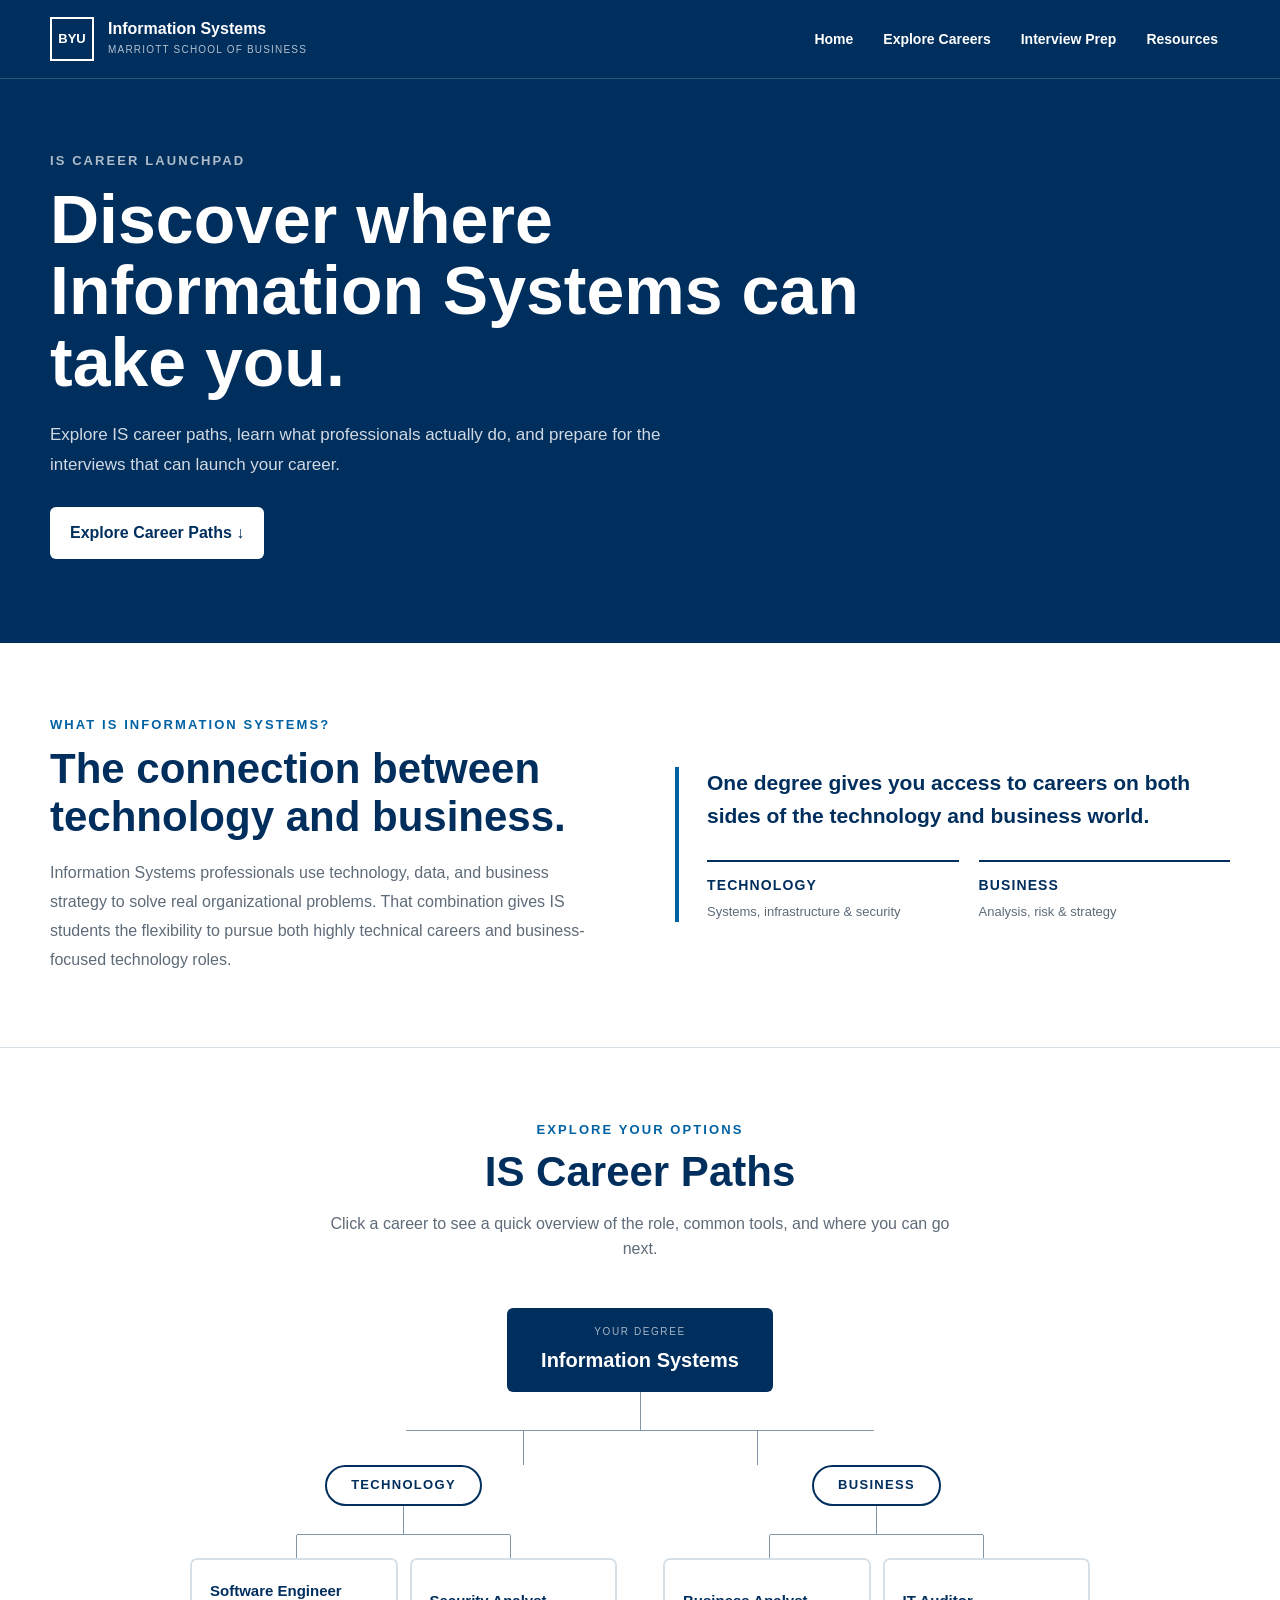
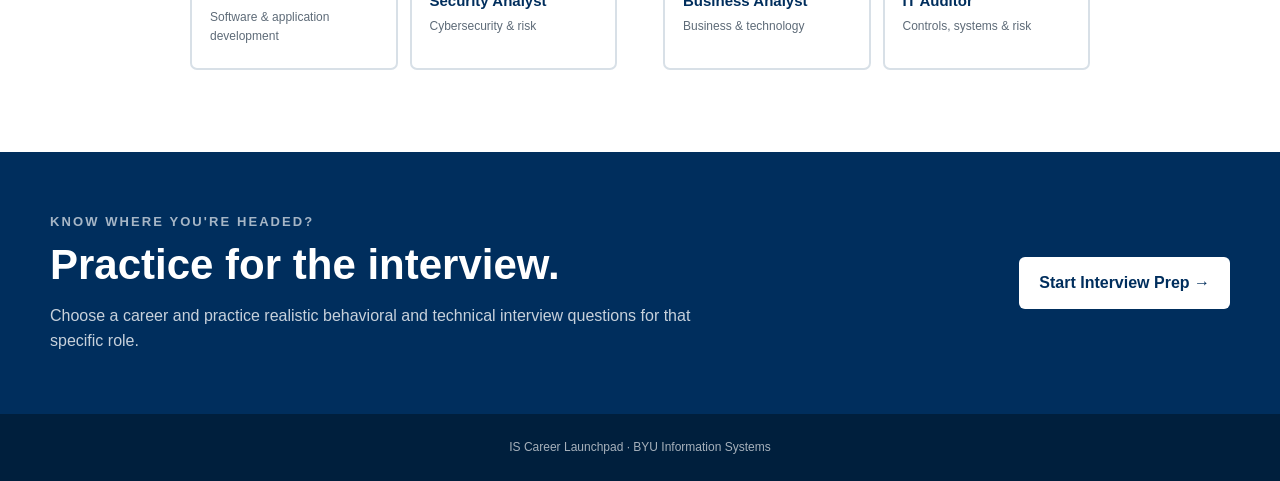
==== index.html @ 84eba192 "js and html update" ====
<!DOCTYPE html>
<html lang="en">
<head>
  <meta charset="UTF-8" />
  <meta name="viewport" content="width=device-width, initial-scale=1.0" />
  <title>IS Career Launchpad</title>
  <link rel="stylesheet" href="styles.css" />
</head>

<body>
  <header>
    <nav class="navbar">
      <div class="container nav-inner">
        <a href="#" class="brand">
          <div class="brand-mark">BYU</div>
          <div>
            <div class="brand-title">Information Systems</div>
            <div class="brand-subtitle">Marriott School of Business</div>
          </div>
        </a>

        <div class="nav-links">
          <a href="#">Home</a>
          <a href="#careers">Explore Careers</a>
          <a href="#interview">Interview Prep</a>
          <a href="#">Resources</a>
        </div>
      </div>
    </nav>

    <section class="hero">
      <div class="container">
        <div class="eyebrow">IS Career Launchpad</div>
        <h1>Discover where Information Systems can take you.</h1>
        <p>
          Explore IS career paths, learn what professionals actually do,
          and prepare for the interviews that can launch your career.
        </p>
        <a href="#careers" class="primary-button">Explore Career Paths ↓</a>
      </div>
    </section>
  </header>

  <main>
    <section class="intro">
      <div class="container intro-grid">
        <div>
          <div class="eyebrow">What is Information Systems?</div>
          <h2>The connection between technology and business.</h2>
          <p>
            Information Systems professionals use technology, data, and business
            strategy to solve real organizational problems. That combination gives
            IS students the flexibility to pursue both highly technical careers and
            business-focused technology roles.
          </p>
        </div>

        <div class="intro-callout">
          <p>
            One degree gives you access to careers on both sides of the technology
            and business world.
          </p>

          <div class="side-types">
            <div class="side-type">
              <strong>TECHNOLOGY</strong>
              <span>Systems, infrastructure & security</span>
            </div>

            <div class="side-type">
              <strong>BUSINESS</strong>
              <span>Analysis, risk & strategy</span>
            </div>
          </div>
        </div>
      </div>
    </section>

    <section class="career-section" id="careers">
      <div class="container">
        <div class="section-heading">
          <div class="eyebrow">Explore your options</div>
          <h2>IS Career Paths</h2>
          <p>
            Click a career to see a quick overview of the role, common tools,
            and where you can go next.
          </p>
        </div>

        <div class="career-map">
          <div class="degree-box">
            <small>Your Degree</small>
            <strong>Information Systems</strong>
          </div>

          <div class="tree-stem"></div>
          <div class="tree-branch"></div>

          <div class="category-grid">
            <div class="category-drop"></div>
            <div class="category-drop"></div>
          </div>

          <div class="career-columns">

            <!-- TECHNOLOGY -->
            <div class="career-column">
              <div class="category-title">Technology</div>
              <div class="category-line"></div>
              <div class="category-split"></div>

              <div class="card-drops">
                <div class="card-drop"></div>
                <div class="card-drop"></div>
              </div>

              <div class="career-cards">
                <button
                  class="career-card"
                  data-career="Software Engineer"
                  data-summary="Design, develop, test, and maintain software applications and systems that solve organizational problems."
                  data-tools="Python · JavaScript · Git · SQL"
                >
                  <strong>Software Engineer</strong>
                  <span>Software & application development</span>
                </button>

                <button
                  class="career-card"
                  data-career="Security Analyst"
                  data-summary="Protect systems, networks, and organizational data by monitoring threats, identifying vulnerabilities, and helping reduce cybersecurity risk."
                  data-tools="Security · Networks · Risk · SIEM"
                >
                  <strong>Security Analyst</strong>
                  <span>Cybersecurity & risk</span>
                </button>
              </div>
            </div>

            <!-- BUSINESS -->
            <div class="career-column">
              <div class="category-title">Business</div>
              <div class="category-line"></div>
              <div class="category-split"></div>

              <div class="card-drops">
                <div class="card-drop"></div>
                <div class="card-drop"></div>
              </div>

              <div class="career-cards">
                <button
                  class="career-card"
                  data-career="Business Analyst"
                  data-summary="Connect business needs with technology solutions by gathering requirements, analyzing processes, and helping teams make better system decisions."
                  data-tools="SQL · Requirements · Process Mapping · Excel"
                >
                  <strong>Business Analyst</strong>
                  <span>Business & technology</span>
                </button>

                <button
                  class="career-card"
                  data-career="IT Auditor"
                  data-summary="Evaluate technology systems, controls, and processes to identify risks, improve compliance, and help organizations protect critical information."
                  data-tools="IT Controls · Risk · Compliance · Audit"
                >
                  <strong>IT Auditor</strong>
                  <span>Controls, systems & risk</span>
                </button>
              </div>
            </div>

          </div>

          <div class="career-preview" id="careerPreview" aria-live="polite">
            <div class="preview-label">Career Preview</div>
            <h3 id="previewTitle"></h3>
            <p id="previewSummary"></p>
            <div class="preview-tools" id="previewTools"></div>
            <a href="#" class="preview-link" id="previewLink">Explore Career →</a>
          </div>
        </div>
      </div>
    </section>

    <section class="interview-cta" id="interview">
      <div class="container cta-inner">
        <div>
          <div class="eyebrow">Know where you're headed?</div>
          <h2>Practice for the interview.</h2>
          <p>
            Choose a career and practice realistic behavioral and technical
            interview questions for that specific role.
          </p>
        </div>

        <button class="cta-button">Start Interview Prep →</button>
      </div>
    </section>
  </main>

  <footer>
    IS Career Launchpad · BYU Information Systems
  </footer>
  <script src="script.js"></script>
</body>
</html>
---- styles.css ----
:root {
      --navy: #002E5D;
      --blue: #0062A3;
      --white: #FFFFFF;
      --text: #243746;
      --muted: #5E6B78;
      --border: #D8E0E7;
      --soft: #F5F8FA;
      --max-width: 1180px;
    }

    * {
      box-sizing: border-box;
      margin: 0;
      padding: 0;
    }

    html {
      scroll-behavior: smooth;
    }

    body {
      font-family: Arial, Helvetica, sans-serif;
      color: var(--text);
      background: var(--white);
      line-height: 1.6;
    }

    button,
    a {
      font: inherit;
    }

    a {
      color: inherit;
      text-decoration: none;
    }

    button {
      cursor: pointer;
    }

    .container {
      width: min(var(--max-width), calc(100% - 40px));
      margin: 0 auto;
    }

    /* NAV */
    .navbar {
      background: var(--navy);
      color: var(--white);
      border-bottom: 1px solid rgba(255, 255, 255, 0.18);
    }

    .nav-inner {
      min-height: 78px;
      display: flex;
      align-items: center;
      justify-content: space-between;
      gap: 24px;
    }

    .brand {
      display: flex;
      align-items: center;
      gap: 14px;
    }

    .brand-mark {
      width: 44px;
      height: 44px;
      display: grid;
      place-items: center;
      border: 2px solid white;
      font-size: 13px;
      font-weight: 800;
    }

    .brand-title {
      font-weight: 700;
      line-height: 1.15;
    }

    .brand-subtitle {
      margin-top: 4px;
      font-size: 10px;
      letter-spacing: 0.12em;
      text-transform: uppercase;
      opacity: 0.7;
    }

    .nav-links {
      display: flex;
      align-items: center;
      gap: 6px;
      flex-wrap: wrap;
    }

    .nav-links a {
      padding: 10px 12px;
      border-radius: 5px;
      font-size: 14px;
      font-weight: 600;
      transition: background 0.2s ease;
    }

    .nav-links a:hover {
      background: rgba(255,255,255,0.1);
    }

    /* HERO */
    .hero {
      background: var(--navy);
      color: white;
      padding: 72px 0 84px;
    }

    .eyebrow {
      font-size: 13px;
      font-weight: 700;
      letter-spacing: 0.16em;
      text-transform: uppercase;
      color: var(--blue);
    }

    .hero .eyebrow {
      color: rgba(255,255,255,0.68);
    }

    .hero h1 {
      max-width: 820px;
      margin-top: 12px;
      font-size: clamp(42px, 6vw, 68px);
      line-height: 1.05;
      color: white;
    }

    .hero p {
      max-width: 690px;
      margin-top: 22px;
      font-size: 17px;
      line-height: 1.75;
      color: rgba(255,255,255,0.82);
    }

    .primary-button {
      display: inline-block;
      margin-top: 28px;
      padding: 13px 20px;
      background: white;
      color: var(--navy);
      border: none;
      border-radius: 6px;
      font-weight: 700;
    }

    /* WHAT IS IS */
    .intro {
      padding: 72px 0;
    }

    .intro-grid {
      display: grid;
      grid-template-columns: 1fr 1fr;
      gap: 70px;
      align-items: center;
    }

    .intro h2,
    .career-section h2,
    .interview-cta h2 {
      color: var(--navy);
      font-size: clamp(30px, 4vw, 42px);
      line-height: 1.15;
    }

    .intro h2 {
      margin-top: 9px;
    }

    .intro p {
      margin-top: 18px;
      color: var(--muted);
      line-height: 1.8;
    }

    .intro-callout {
      border-left: 4px solid var(--blue);
      padding-left: 28px;
    }

    .intro-callout > p {
      margin-top: 0;
      font-size: 21px;
      font-weight: 700;
      color: var(--navy);
      line-height: 1.55;
    }

    .side-types {
      display: grid;
      grid-template-columns: 1fr 1fr;
      gap: 20px;
      margin-top: 28px;
    }

    .side-type {
      border-top: 2px solid var(--navy);
      padding-top: 12px;
    }

    .side-type strong {
      display: block;
      color: var(--navy);
      font-size: 14px;
      letter-spacing: 0.08em;
    }

    .side-type span {
      display: block;
      margin-top: 5px;
      color: var(--muted);
      font-size: 13px;
    }

    /* CAREERS */
    .career-section {
      border-top: 1px solid var(--border);
      padding: 72px 0 82px;
    }

    .section-heading {
      text-align: center;
    }

    .section-heading h2 {
      margin-top: 8px;
    }

    .section-heading p {
      max-width: 620px;
      margin: 14px auto 0;
      color: var(--muted);
    }

    .career-map {
      max-width: 900px;
      margin: 46px auto 0;
    }

    .degree-box {
      width: fit-content;
      margin: 0 auto;
      padding: 16px 34px;
      border-radius: 6px;
      background: var(--navy);
      color: white;
      text-align: center;
    }

    .degree-box small {
      display: block;
      font-size: 10px;
      letter-spacing: 0.16em;
      text-transform: uppercase;
      opacity: 0.65;
    }

    .degree-box strong {
      display: block;
      margin-top: 4px;
      font-size: 20px;
    }

    .tree-stem {
      width: 1px;
      height: 38px;
      margin: 0 auto;
      background: #8497A8;
    }

    .tree-branch {
      width: 52%;
      height: 1px;
      margin: 0 auto;
      background: #8497A8;
    }

    .category-grid {
      width: 52%;
      margin: 0 auto;
      display: grid;
      grid-template-columns: 1fr 1fr;
    }

    .category-drop {
      width: 1px;
      height: 34px;
      margin: 0 auto;
      background: #8497A8;
    }

    .career-columns {
      display: grid;
      grid-template-columns: 1fr 1fr;
      gap: 46px;
    }

    .category-title {
      width: fit-content;
      margin: 0 auto;
      padding: 8px 24px;
      border: 2px solid var(--navy);
      border-radius: 999px;
      color: var(--navy);
      background: white;
      font-size: 13px;
      font-weight: 700;
      letter-spacing: 0.1em;
      text-transform: uppercase;
    }

    .category-line {
      width: 1px;
      height: 28px;
      margin: 0 auto;
      background: #8497A8;
    }

    .category-split {
      width: 50%;
      height: 1px;
      margin: 0 auto;
      background: #8497A8;
    }

    .card-drops {
      display: grid;
      grid-template-columns: 1fr 1fr;
    }

    .card-drop {
      width: 1px;
      height: 23px;
      margin: 0 auto;
      background: #8497A8;
    }

    .career-cards {
      display: grid;
      grid-template-columns: 1fr 1fr;
      gap: 12px;
    }

    .career-card {
      min-height: 112px;
      padding: 18px;
      background: white;
      border: 2px solid var(--border);
      border-radius: 7px;
      text-align: left;
      transition: border-color .2s ease, transform .2s ease, box-shadow .2s ease;
    }

    .career-card:hover,
    .career-card.active {
      border-color: var(--blue);
      transform: translateY(-2px);
      box-shadow: 0 8px 20px rgba(0,46,93,0.10);
    }

    .career-card strong {
      display: block;
      color: var(--navy);
      font-size: 15px;
      line-height: 1.3;
    }

    .career-card span {
      display: block;
      margin-top: 7px;
      color: var(--muted);
      font-size: 12px;
    }

    /* CAREER PREVIEW */
    .career-preview {
      max-width: 720px;
      margin: 34px auto 0;
      padding: 28px;
      border-radius: 8px;
      background: var(--navy);
      color: white;
      display: none;
      animation: fadeIn .2s ease;
    }

    .career-preview.visible {
      display: block;
    }

    @keyframes fadeIn {
      from {
        opacity: 0;
        transform: translateY(8px);
      }
      to {
        opacity: 1;
        transform: translateY(0);
      }
    }

    .career-preview .preview-label {
      font-size: 11px;
      font-weight: 700;
      letter-spacing: 0.15em;
      text-transform: uppercase;
      color: rgba(255,255,255,0.6);
    }

    .career-preview h3 {
      margin-top: 5px;
      font-size: 28px;
      color: white;
    }

    .career-preview p {
      margin-top: 12px;
      color: rgba(255,255,255,0.8);
    }

    .preview-tools {
      margin-top: 14px;
      font-weight: 700;
      color: white;
    }

    .preview-link {
      display: inline-block;
      margin-top: 22px;
      padding: 11px 16px;
      border-radius: 5px;
      background: white;
      color: var(--navy);
      font-weight: 700;
    }

    /* INTERVIEW CTA */
    .interview-cta {
      background: var(--navy);
      color: white;
      padding: 60px 0;
    }

    .cta-inner {
      display: flex;
      justify-content: space-between;
      align-items: center;
      gap: 40px;
    }

    .interview-cta .eyebrow {
      color: rgba(255,255,255,0.65);
    }

    .interview-cta h2 {
      margin-top: 8px;
      color: white;
    }

    .interview-cta p {
      max-width: 650px;
      margin-top: 14px;
      color: rgba(255,255,255,0.78);
    }

    .cta-button {
      flex-shrink: 0;
      padding: 13px 20px;
      border: none;
      border-radius: 6px;
      background: white;
      color: var(--navy);
      font-weight: 700;
    }

    footer {
      padding: 24px 0;
      background: #001F3D;
      color: rgba(255,255,255,0.65);
      text-align: center;
      font-size: 12px;
    }

    @media (max-width: 820px) {
      .nav-inner,
      .cta-inner {
        align-items: flex-start;
        flex-direction: column;
      }

      .intro-grid,
      .career-columns {
        grid-template-columns: 1fr;
      }

      .tree-branch,
      .category-grid {
        display: none;
      }

      .career-columns {
        margin-top: 30px;
      }

      .category-line,
      .category-split,
      .card-drops {
        display: none;
      }

      .career-cards {
        margin-top: 16px;
      }

      .hero {
        padding-top: 52px;
      }
    }

    @media (max-width: 520px) {
      .career-cards,
      .side-types {
        grid-template-columns: 1fr;
      }

      .nav-links {
        gap: 2px;
      }

      .nav-links a {
        padding: 8px 7px;
        font-size: 12px;
      }
    }
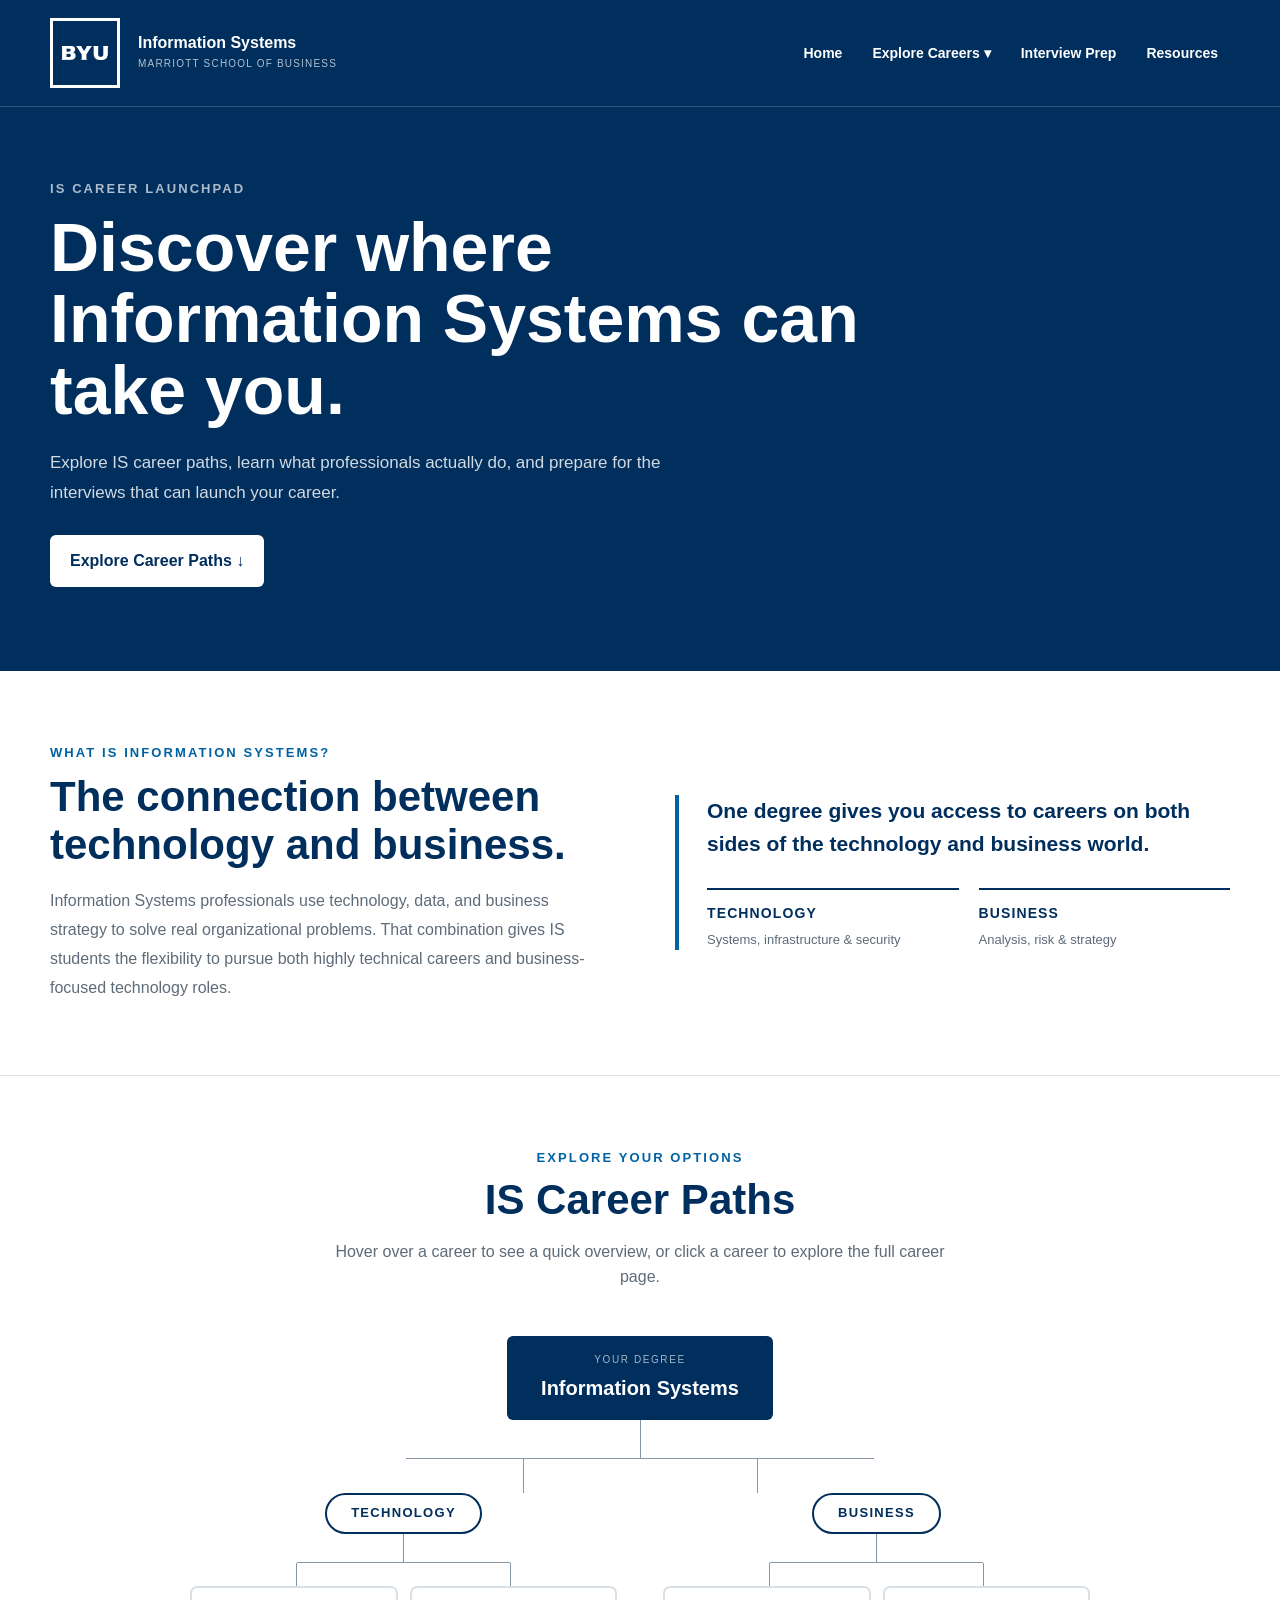
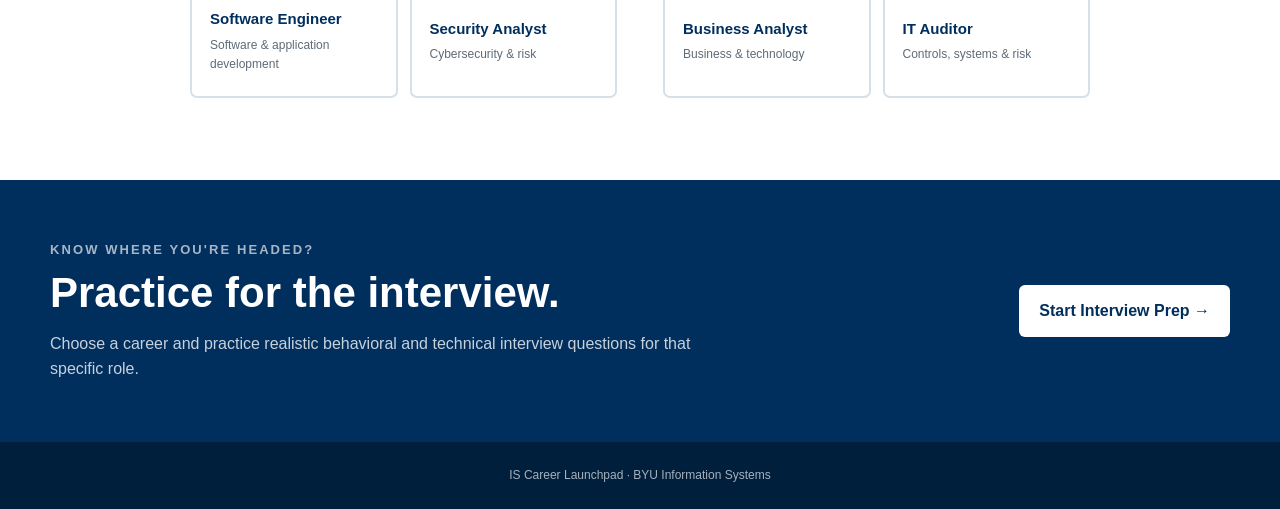
==== commit fcc5d1ba: "Made sure paths and buttons worked, added byu logo, some other visual elements" ====
--- a/index.html
+++ b/index.html
@@ -8,86 +8,157 @@
 </head>
 
 <body>
+
   <header>
+
+    <!-- NAVIGATION -->
     <nav class="navbar">
       <div class="container nav-inner">
-        <a href="#" class="brand">
-          <div class="brand-mark">BYU</div>
+
+        <!-- BYU LOGO / HOME -->
+        <a href="index.html" class="brand">
+          <div class="brand-mark">
+            <img
+              src="images/byulogo.png"
+              alt="BYU Logo"
+              class="byu-logo"
+            />
+          </div>
+
           <div>
             <div class="brand-title">Information Systems</div>
             <div class="brand-subtitle">Marriott School of Business</div>
           </div>
         </a>
 
+        <!-- NAV LINKS -->
         <div class="nav-links">
-          <a href="#">Home</a>
-          <a href="#careers">Explore Careers</a>
-          <a href="#interview">Interview Prep</a>
+
+          <a href="index.html">Home</a>
+
+          <!-- CAREER DROPDOWN -->
+          <div class="nav-dropdown">
+            <a href="#careers" class="dropdown-toggle">
+              Explore Careers ▾
+            </a>
+
+            <div class="dropdown-menu">
+              <a href="programming.html">Software Engineer</a>
+              <a href="security.html">Security Analyst</a>
+              <a href="ba.html">Business Analyst</a>
+              <a href="audit.html">IT Auditor</a>
+            </div>
+          </div>
+
+          <a href="interview.html">Interview Prep</a>
+
           <a href="#">Resources</a>
+
         </div>
       </div>
     </nav>
 
+
+    <!-- HERO -->
     <section class="hero">
       <div class="container">
+
         <div class="eyebrow">IS Career Launchpad</div>
-        <h1>Discover where Information Systems can take you.</h1>
+
+        <h1>
+          Discover where Information Systems can take you.
+        </h1>
+
         <p>
           Explore IS career paths, learn what professionals actually do,
           and prepare for the interviews that can launch your career.
         </p>
-        <a href="#careers" class="primary-button">Explore Career Paths ↓</a>
+
+        <a href="#careers" class="primary-button">
+          Explore Career Paths ↓
+        </a>
+
       </div>
     </section>
+
   </header>
 
+
   <main>
+
+    <!-- WHAT IS IS -->
     <section class="intro">
       <div class="container intro-grid">
+
         <div>
-          <div class="eyebrow">What is Information Systems?</div>
-          <h2>The connection between technology and business.</h2>
+          <div class="eyebrow">
+            What is Information Systems?
+          </div>
+
+          <h2>
+            The connection between technology and business.
+          </h2>
+
           <p>
-            Information Systems professionals use technology, data, and business
-            strategy to solve real organizational problems. That combination gives
-            IS students the flexibility to pursue both highly technical careers and
-            business-focused technology roles.
+            Information Systems professionals use technology, data, and
+            business strategy to solve real organizational problems.
+            That combination gives IS students the flexibility to pursue
+            both highly technical careers and business-focused technology
+            roles.
           </p>
         </div>
 
+
         <div class="intro-callout">
+
           <p>
-            One degree gives you access to careers on both sides of the technology
-            and business world.
+            One degree gives you access to careers on both sides of the
+            technology and business world.
           </p>
 
           <div class="side-types">
+
             <div class="side-type">
               <strong>TECHNOLOGY</strong>
-              <span>Systems, infrastructure & security</span>
+              <span>Systems, infrastructure &amp; security</span>
             </div>
 
             <div class="side-type">
               <strong>BUSINESS</strong>
-              <span>Analysis, risk & strategy</span>
-            </div>
-          </div>
-        </div>
+              <span>Analysis, risk &amp; strategy</span>
+            </div>
+
+          </div>
+        </div>
+
       </div>
     </section>
 
+
+    <!-- CAREER PATHS -->
     <section class="career-section" id="careers">
+
       <div class="container">
+
         <div class="section-heading">
-          <div class="eyebrow">Explore your options</div>
+
+          <div class="eyebrow">
+            Explore your options
+          </div>
+
           <h2>IS Career Paths</h2>
+
           <p>
-            Click a career to see a quick overview of the role, common tools,
-            and where you can go next.
+            Hover over a career to see a quick overview,
+            or click a career to explore the full career page.
           </p>
-        </div>
+
+        </div>
+
 
         <div class="career-map">
+
+          <!-- DEGREE -->
           <div class="degree-box">
             <small>Your Degree</small>
             <strong>Information Systems</strong>
@@ -101,11 +172,20 @@
             <div class="category-drop"></div>
           </div>
 
+
           <div class="career-columns">
 
-            <!-- TECHNOLOGY -->
+
+            <!-- ==================== -->
+            <!-- TECHNOLOGY CAREERS -->
+            <!-- ==================== -->
+
             <div class="career-column">
-              <div class="category-title">Technology</div>
+
+              <div class="category-title">
+                Technology
+              </div>
+
               <div class="category-line"></div>
               <div class="category-split"></div>
 
@@ -114,32 +194,55 @@
                 <div class="card-drop"></div>
               </div>
 
+
               <div class="career-cards">
+
+                <!-- SOFTWARE ENGINEER -->
                 <button
+                  type="button"
                   class="career-card"
                   data-career="Software Engineer"
                   data-summary="Design, develop, test, and maintain software applications and systems that solve organizational problems."
                   data-tools="Python · JavaScript · Git · SQL"
+                  data-link="programming.html"
                 >
                   <strong>Software Engineer</strong>
-                  <span>Software & application development</span>
+                  <span>
+                    Software &amp; application development
+                  </span>
                 </button>
 
+
+                <!-- SECURITY ANALYST -->
                 <button
+                  type="button"
                   class="career-card"
                   data-career="Security Analyst"
                   data-summary="Protect systems, networks, and organizational data by monitoring threats, identifying vulnerabilities, and helping reduce cybersecurity risk."
                   data-tools="Security · Networks · Risk · SIEM"
+                  data-link="security.html"
                 >
                   <strong>Security Analyst</strong>
-                  <span>Cybersecurity & risk</span>
+                  <span>
+                    Cybersecurity &amp; risk
+                  </span>
                 </button>
-              </div>
-            </div>
-
-            <!-- BUSINESS -->
+
+              </div>
+            </div>
+
+
+
+            <!-- ==================== -->
+            <!-- BUSINESS CAREERS -->
+            <!-- ==================== -->
+
             <div class="career-column">
-              <div class="category-title">Business</div>
+
+              <div class="category-title">
+                Business
+              </div>
+
               <div class="category-line"></div>
               <div class="category-split"></div>
 
@@ -148,62 +251,129 @@
                 <div class="card-drop"></div>
               </div>
 
+
               <div class="career-cards">
+
+                <!-- BUSINESS ANALYST -->
                 <button
+                  type="button"
                   class="career-card"
                   data-career="Business Analyst"
                   data-summary="Connect business needs with technology solutions by gathering requirements, analyzing processes, and helping teams make better system decisions."
                   data-tools="SQL · Requirements · Process Mapping · Excel"
+                  data-link="ba.html"
                 >
                   <strong>Business Analyst</strong>
-                  <span>Business & technology</span>
+                  <span>
+                    Business &amp; technology
+                  </span>
                 </button>
 
+
+                <!-- IT AUDITOR -->
                 <button
+                  type="button"
                   class="career-card"
                   data-career="IT Auditor"
                   data-summary="Evaluate technology systems, controls, and processes to identify risks, improve compliance, and help organizations protect critical information."
                   data-tools="IT Controls · Risk · Compliance · Audit"
+                  data-link="audit.html"
                 >
                   <strong>IT Auditor</strong>
-                  <span>Controls, systems & risk</span>
+                  <span>
+                    Controls, systems &amp; risk
+                  </span>
                 </button>
-              </div>
-            </div>
-
-          </div>
-
-          <div class="career-preview" id="careerPreview" aria-live="polite">
-            <div class="preview-label">Career Preview</div>
+
+              </div>
+            </div>
+
+          </div>
+
+
+          <!-- CAREER PREVIEW -->
+          <div
+            class="career-preview"
+            id="careerPreview"
+            aria-live="polite"
+          >
+
+            <div class="preview-label">
+              Career Preview
+            </div>
+
             <h3 id="previewTitle"></h3>
+
             <p id="previewSummary"></p>
-            <div class="preview-tools" id="previewTools"></div>
-            <a href="#" class="preview-link" id="previewLink">Explore Career →</a>
-          </div>
-        </div>
-      </div>
+
+            <div
+              class="preview-tools"
+              id="previewTools"
+            ></div>
+
+            <a
+              href="#"
+              class="preview-link"
+              id="previewLink"
+            >
+              Explore Career →
+            </a>
+
+          </div>
+
+        </div>
+      </div>
+
     </section>
 
-    <section class="interview-cta" id="interview">
+
+
+    <!-- INTERVIEW PREP -->
+    <section
+      class="interview-cta"
+      id="interview"
+    >
+
       <div class="container cta-inner">
+
         <div>
-          <div class="eyebrow">Know where you're headed?</div>
-          <h2>Practice for the interview.</h2>
+
+          <div class="eyebrow">
+            Know where you're headed?
+          </div>
+
+          <h2>
+            Practice for the interview.
+          </h2>
+
           <p>
-            Choose a career and practice realistic behavioral and technical
-            interview questions for that specific role.
+            Choose a career and practice realistic behavioral
+            and technical interview questions for that specific role.
           </p>
-        </div>
-
-        <button class="cta-button">Start Interview Prep →</button>
-      </div>
+
+        </div>
+
+        <a
+          href="interview.html"
+          class="cta-button"
+        >
+          Start Interview Prep →
+        </a>
+
+      </div>
+
     </section>
+
   </main>
 
+
+  <!-- FOOTER -->
   <footer>
     IS Career Launchpad · BYU Information Systems
   </footer>
+
+
   <script src="script.js"></script>
+
 </body>
-</html>
-
+</html>
--- a/styles.css
+++ b/styles.css
@@ -58,23 +58,30 @@
       align-items: center;
       justify-content: space-between;
       gap: 24px;
-    }
-
-    .brand {
-      display: flex;
-      align-items: center;
-      gap: 14px;
-    }
-
-    .brand-mark {
-      width: 44px;
-      height: 44px;
-      display: grid;
-      place-items: center;
-      border: 2px solid white;
-      font-size: 13px;
-      font-weight: 800;
-    }
+
+      padding: 18px 0;
+
+    }
+
+.brand {
+  display: flex;
+  align-items: center;
+  gap: 18px;
+}
+  
+
+.brand-mark {
+  width: 70px;
+  height: 70px;
+  border: 3px solid white;
+
+  display: flex;
+  align-items: center;
+  justify-content: center;
+
+  padding: 8px;
+}
+
 
     .brand-title {
       font-weight: 700;
@@ -543,3 +550,132 @@
         font-size: 12px;
       }
     }
+
+.byu-logo {
+  width: 100%;
+  height: 100%;
+  object-fit: contain;
+  display: block;
+}
+
+/* NAV DROPDOWN */
+
+.nav-dropdown {
+  position: relative;
+}
+
+.dropdown-toggle {
+  display: block;
+}
+
+.dropdown-menu {
+  position: absolute;
+  top: 100%;
+  left: 0;
+
+  min-width: 210px;
+
+  padding: 8px 0;
+
+  background: white;
+
+  border-radius: 6px;
+
+  box-shadow: 0 10px 25px rgba(0, 46, 93, 0.18);
+
+  opacity: 0;
+  visibility: hidden;
+
+  transform: translateY(8px);
+
+  transition:
+    opacity 0.2s ease,
+    transform 0.2s ease,
+    visibility 0.2s ease;
+
+  z-index: 1000;
+}
+
+.dropdown-menu a {
+  display: block;
+
+  padding: 11px 16px;
+
+  color: var(--navy);
+
+  font-size: 14px;
+  font-weight: 500;
+
+  white-space: nowrap;
+}
+
+.dropdown-menu a:hover {
+  background: var(--soft);
+  color: var(--blue);
+}
+
+.nav-dropdown:hover .dropdown-menu {
+  opacity: 1;
+  visibility: visible;
+  transform: translateY(0);
+}/* NAV DROPDOWN */
+
+.nav-dropdown {
+  position: relative;
+}
+
+.dropdown-toggle {
+  display: block;
+}
+
+.dropdown-menu {
+  position: absolute;
+  top: 100%;
+  left: 0;
+
+  min-width: 210px;
+
+  padding: 8px 0;
+
+  background: white;
+
+  border-radius: 6px;
+
+  box-shadow: 0 10px 25px rgba(0, 46, 93, 0.18);
+
+  opacity: 0;
+  visibility: hidden;
+
+  transform: translateY(8px);
+
+  transition:
+    opacity 0.2s ease,
+    transform 0.2s ease,
+    visibility 0.2s ease;
+
+  z-index: 1000;
+}
+
+.dropdown-menu a {
+  display: block;
+
+  padding: 11px 16px;
+
+  color: var(--navy);
+
+  font-size: 14px;
+  font-weight: 500;
+
+  white-space: nowrap;
+}
+
+.dropdown-menu a:hover {
+  background: var(--soft);
+  color: var(--blue);
+}
+
+.nav-dropdown:hover .dropdown-menu {
+  opacity: 1;
+  visibility: visible;
+  transform: translateY(0);
+}
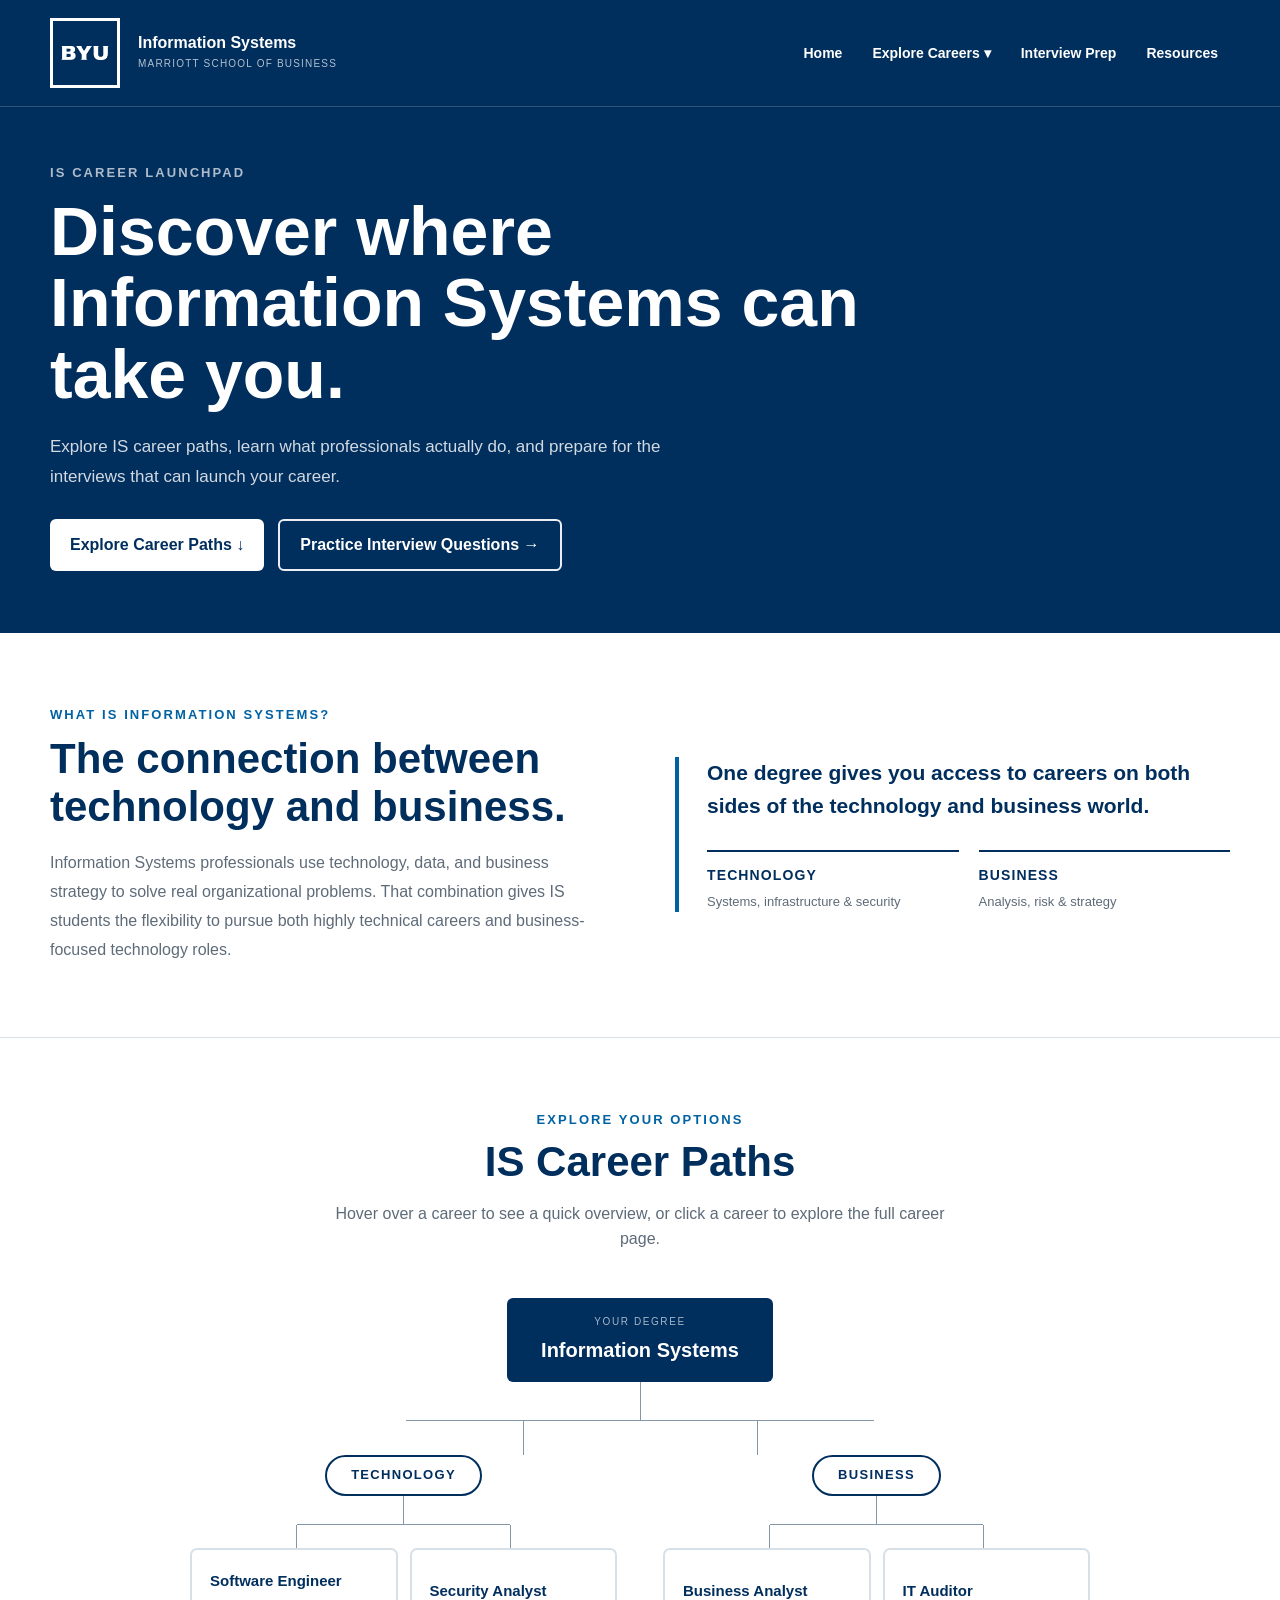
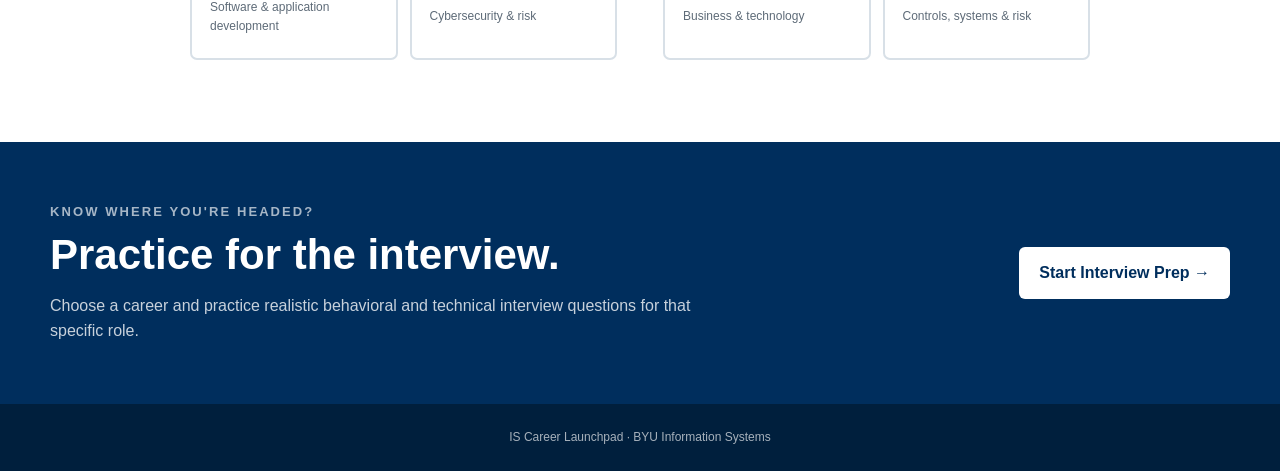
==== commit e0234e93: "sticky nav bar, page transitions" ====
--- a/index.html
+++ b/index.html
@@ -15,14 +15,9 @@
     <nav class="navbar">
       <div class="container nav-inner">
 
-        <!-- BYU LOGO / HOME -->
         <a href="index.html" class="brand">
           <div class="brand-mark">
-            <img
-              src="images/byulogo.png"
-              alt="BYU Logo"
-              class="byu-logo"
-            />
+            <img src="images/byulogo.png" alt="BYU Logo" class="byu-logo" />
           </div>
 
           <div>
@@ -31,14 +26,11 @@
           </div>
         </a>
 
-        <!-- NAV LINKS -->
         <div class="nav-links">
-
           <a href="index.html">Home</a>
 
-          <!-- CAREER DROPDOWN -->
           <div class="nav-dropdown">
-            <a href="#careers" class="dropdown-toggle">
+            <a href="index.html#careers" class="dropdown-toggle">
               Explore Careers ▾
             </a>
 
@@ -51,10 +43,9 @@
           </div>
 
           <a href="interview.html">Interview Prep</a>
-
-          <a href="#">Resources</a>
-
-        </div>
+          <a href="resources.html">Resources</a>
+        </div>
+
       </div>
     </nav>
 
@@ -74,9 +65,15 @@
           and prepare for the interviews that can launch your career.
         </p>
 
-        <a href="#careers" class="primary-button">
-          Explore Career Paths ↓
-        </a>
+        <div class="hero-actions">
+          <a href="#careers" class="primary-button">
+            Explore Career Paths ↓
+          </a>
+
+          <a href="interview.html" class="secondary-button">
+            Practice Interview Questions →
+          </a>
+        </div>
 
       </div>
     </section>
--- a/styles.css
+++ b/styles.css
@@ -50,6 +50,9 @@
       background: var(--navy);
       color: var(--white);
       border-bottom: 1px solid rgba(255, 255, 255, 0.18);
+      position: sticky;
+      top: 0;
+      z-index: 1000;
     }
 
     .nav-inner {
@@ -119,7 +122,7 @@
     .hero {
       background: var(--navy);
       color: white;
-      padding: 72px 0 84px;
+      padding: 56px 0 62px;
     }
 
     .eyebrow {
@@ -148,6 +151,17 @@
       font-size: 17px;
       line-height: 1.75;
       color: rgba(255,255,255,0.82);
+    }
+
+    .hero-actions {
+      display: flex;
+      align-items: center;
+      gap: 14px;
+      margin-top: 28px;
+    }
+
+    .hero-actions .primary-button {
+      margin-top: 0;
     }
 
     .primary-button {
@@ -159,6 +173,28 @@
       border: none;
       border-radius: 6px;
       font-weight: 700;
+    }
+
+    .secondary-button {
+      display: inline-block;
+      padding: 11px 20px;
+      border: 2px solid rgba(255, 255, 255, 0.92);
+      border-radius: 6px;
+      color: white;
+      text-decoration: none;
+      font-weight: 700;
+      transition:
+        transform .2s ease,
+        background .2s ease,
+        color .2s ease,
+        box-shadow .2s ease;
+    }
+
+    .secondary-button:hover {
+      background: white;
+      color: var(--navy);
+      transform: translateY(-2px);
+      box-shadow: 0 8px 18px rgba(0, 0, 0, 0.12);
     }
 
     /* WHAT IS IS */
@@ -618,7 +654,148 @@
   opacity: 1;
   visibility: visible;
   transform: translateY(0);
-}/* NAV DROPDOWN */
+}
+
+/* RESOURCES */
+
+.resources-hero {
+  padding: 66px 0 72px;
+  background: var(--soft);
+  border-bottom: 1px solid var(--border);
+}
+
+.resources-hero h1 {
+  max-width: 760px;
+  margin-top: 10px;
+  color: var(--navy);
+  font-size: clamp(38px, 5vw, 58px);
+  line-height: 1.08;
+}
+
+.resources-hero p {
+  max-width: 680px;
+  margin-top: 18px;
+  color: var(--muted);
+  font-size: 17px;
+}
+
+.resources-section {
+  padding: 64px 0 80px;
+}
+
+.resource-group + .resource-group {
+  margin-top: 62px;
+}
+
+.resource-group-heading {
+  display: flex;
+  align-items: end;
+  justify-content: space-between;
+  gap: 24px;
+  padding-bottom: 16px;
+  border-bottom: 2px solid var(--navy);
+}
+
+.resource-group-heading h2 {
+  margin-top: 6px;
+  color: var(--navy);
+  font-size: 30px;
+  line-height: 1.15;
+}
+
+.resource-group-heading p {
+  max-width: 420px;
+  color: var(--muted);
+  font-size: 14px;
+}
+
+.resource-grid {
+  display: grid;
+  grid-template-columns: repeat(3, 1fr);
+  gap: 16px;
+  margin-top: 22px;
+}
+
+.resource-card {
+  display: flex;
+  min-height: 220px;
+  flex-direction: column;
+  padding: 24px;
+  border: 1px solid var(--border);
+  border-top: 4px solid var(--blue);
+  background: white;
+  transition: border-color .2s ease, box-shadow .2s ease, transform .2s ease;
+}
+
+.resource-card:hover {
+  border-color: var(--blue);
+  box-shadow: 0 10px 24px rgba(0, 46, 93, 0.11);
+  transform: translateY(-3px);
+}
+
+.resource-icon {
+  display: flex;
+  width: 48px;
+  height: 48px;
+  align-items: center;
+  justify-content: center;
+  border-radius: 50%;
+  background: var(--soft);
+  color: var(--navy);
+  font-size: 13px;
+  font-weight: 800;
+  letter-spacing: .06em;
+}
+
+.resource-card h3 {
+  margin-top: 18px;
+  color: var(--navy);
+  font-size: 20px;
+  line-height: 1.2;
+}
+
+.resource-card p {
+  margin-top: 9px;
+  color: var(--muted);
+  font-size: 14px;
+  line-height: 1.65;
+}
+
+.resource-link {
+  margin-top: auto;
+  padding-top: 18px;
+  color: var(--blue);
+  font-size: 13px;
+  font-weight: 700;
+}
+
+.resource-link::after {
+  content: "  ->";
+}
+
+@media (max-width: 820px) {
+  .resource-grid {
+    grid-template-columns: repeat(2, 1fr);
+  }
+
+  .resource-group-heading {
+    align-items: flex-start;
+    flex-direction: column;
+    gap: 8px;
+  }
+}
+
+@media (max-width: 520px) {
+  .resource-grid {
+    grid-template-columns: 1fr;
+  }
+
+  .resources-hero {
+    padding: 48px 0 56px;
+  }
+}
+
+/* NAV DROPDOWN */
 
 .nav-dropdown {
   position: relative;
@@ -678,4 +855,284 @@
   opacity: 1;
   visibility: visible;
   transform: translateY(0);
-}+}
+
+
+/* ============ DETAIL / DESCRIPTION PAGE STYLES ============ */
+
+.page-hero {
+  background: var(--navy);
+  color: white;
+  padding: 56px 0 64px;
+}
+.page-hero .eyebrow {
+  color: rgba(255,255,255,0.68);
+}
+.page-hero h1 {
+  margin-top: 10px;
+  font-size: clamp(36px, 5vw, 54px);
+  line-height: 1.1;
+  color: white;
+}
+.page-hero p {
+  max-width: 700px;
+  margin-top: 16px;
+  font-size: 16px;
+  line-height: 1.75;
+  color: rgba(255,255,255,0.82);
+}
+
+.detail-section {
+  padding: 64px 0 80px;
+}
+
+.detail-layout {
+  display: grid;
+  grid-template-columns: 2fr 1fr;
+  gap: 60px;
+  align-items: start;
+}
+
+.detail-article h2 {
+  color: var(--navy);
+  font-size: 24px;
+  line-height: 1.25;
+}
+
+.detail-article p {
+  margin-top: 12px;
+  color: var(--muted);
+  line-height: 1.8;
+}
+
+.quick-facts {
+  background: var(--soft);
+  border: 1px solid var(--border);
+  border-radius: 10px;
+  padding: 28px;
+  position: sticky;
+  top: 24px;
+}
+
+.quick-facts h3 {
+  color: var(--navy);
+  font-size: 13px;
+  font-weight: 700;
+  letter-spacing: 0.1em;
+  text-transform: uppercase;
+  margin-bottom: 6px;
+}
+
+.fact-row {
+  display: flex;
+  flex-direction: column;
+  padding: 16px 0;
+  border-top: 1px solid var(--border);
+}
+.fact-row:first-of-type {
+  border-top: none;
+}
+
+.fact-value {
+  color: var(--navy);
+  font-weight: 700;
+  font-size: 18px;
+}
+
+.fact-label {
+  margin-top: 4px;
+  color: var(--muted);
+  font-size: 12px;
+  line-height: 1.5;
+}
+
+.tag-list {
+  display: flex;
+  flex-wrap: wrap;
+  gap: 8px;
+  margin-top: 16px;
+  padding-top: 16px;
+  border-top: 1px solid var(--border);
+}
+
+.tag-list span {
+  padding: 6px 12px;
+  background: white;
+  border: 1px solid var(--border);
+  border-radius: 999px;
+  font-size: 12px;
+  font-weight: 600;
+  color: var(--navy);
+}
+
+.cta-button-outline {
+  display: block;
+  text-align: center;
+  margin-top: 22px;
+  padding: 12px 16px;
+  border: 2px solid var(--navy);
+  border-radius: 6px;
+  color: var(--navy);
+  font-weight: 700;
+  transition: background .2s ease, color .2s ease;
+}
+.cta-button-outline:hover {
+  background: var(--navy);
+  color: white;
+}
+
+@media (max-width: 820px) {
+  .detail-layout {
+    grid-template-columns: 1fr;
+  }
+  .quick-facts {
+    position: static;
+  }
+  .page-hero {
+    padding-top: 44px;
+  }
+}
+
+/* =========================================================
+   POLISH: SUBTLE PAGE MOTION + HOVER STATES
+   ========================================================= */
+
+@keyframes pageEnter {
+  from {
+    opacity: 0;
+  }
+  to {
+    opacity: 1;
+  }
+}
+
+@keyframes contentRise {
+  from {
+    opacity: 0;
+    transform: translateY(12px);
+  }
+  to {
+    opacity: 1;
+    transform: translateY(0);
+  }
+}
+
+body {
+  animation: pageEnter .35s ease-out both;
+}
+
+.hero .container,
+.page-hero .container,
+.resources-hero .container {
+  animation: contentRise .48s ease-out both;
+}
+
+/* Navbar feels responsive without being flashy */
+.nav-links a {
+  position: relative;
+  transition: background .2s ease, transform .2s ease, opacity .2s ease;
+}
+
+.nav-links > a:hover,
+.nav-dropdown > a:hover {
+  transform: translateY(-1px);
+}
+
+/* Primary buttons */
+.primary-button,
+.cta-button,
+.cta-button-outline,
+.submit-btn,
+.reset-btn {
+  transition:
+    transform .2s ease,
+    box-shadow .2s ease,
+    background .2s ease,
+    color .2s ease;
+}
+
+.primary-button:hover,
+.cta-button:hover,
+.submit-btn:hover,
+.reset-btn:hover {
+  transform: translateY(-2px);
+  box-shadow: 0 8px 18px rgba(0, 46, 93, 0.16);
+}
+
+.primary-button:active,
+.cta-button:active,
+.cta-button-outline:active,
+.submit-btn:active,
+.reset-btn:active,
+.career-card:active,
+.resource-card:active {
+  transform: translateY(0);
+}
+
+/* Career cards: clearer hover and selected state */
+.career-card {
+  transition:
+    border-color .22s ease,
+    transform .22s ease,
+    box-shadow .22s ease,
+    background .22s ease;
+}
+
+.career-card:hover {
+  transform: translateY(-5px);
+  box-shadow: 0 12px 26px rgba(0, 46, 93, 0.13);
+}
+
+.career-card.active {
+  border-color: var(--blue);
+  background: var(--soft);
+  box-shadow: 0 10px 22px rgba(0, 46, 93, 0.12);
+}
+
+/* Resource cards */
+.resource-card {
+  transition:
+    border-color .22s ease,
+    transform .22s ease,
+    box-shadow .22s ease;
+}
+
+.resource-card:hover {
+  transform: translateY(-5px);
+  box-shadow: 0 14px 28px rgba(0, 46, 93, 0.13);
+}
+
+/* Career detail sidebar gets a tiny lift on hover */
+.quick-facts {
+  transition: transform .22s ease, box-shadow .22s ease;
+}
+
+.quick-facts:hover {
+  transform: translateY(-3px);
+  box-shadow: 0 12px 26px rgba(0, 46, 93, 0.10);
+}
+
+/* Interview questions appear smoothly */
+.question-block {
+  animation: contentRise .35s ease-out both;
+}
+
+/* Make keyboard focus obvious and polished */
+a:focus-visible,
+button:focus-visible,
+textarea:focus-visible {
+  outline: 3px solid rgba(0, 98, 163, .35);
+  outline-offset: 3px;
+}
+
+/* Respect users who prefer reduced motion */
+@media (prefers-reduced-motion: reduce) {
+  *,
+  *::before,
+  *::after {
+    animation-duration: .01ms !important;
+    animation-iteration-count: 1 !important;
+    scroll-behavior: auto !important;
+    transition-duration: .01ms !important;
+  }
+}
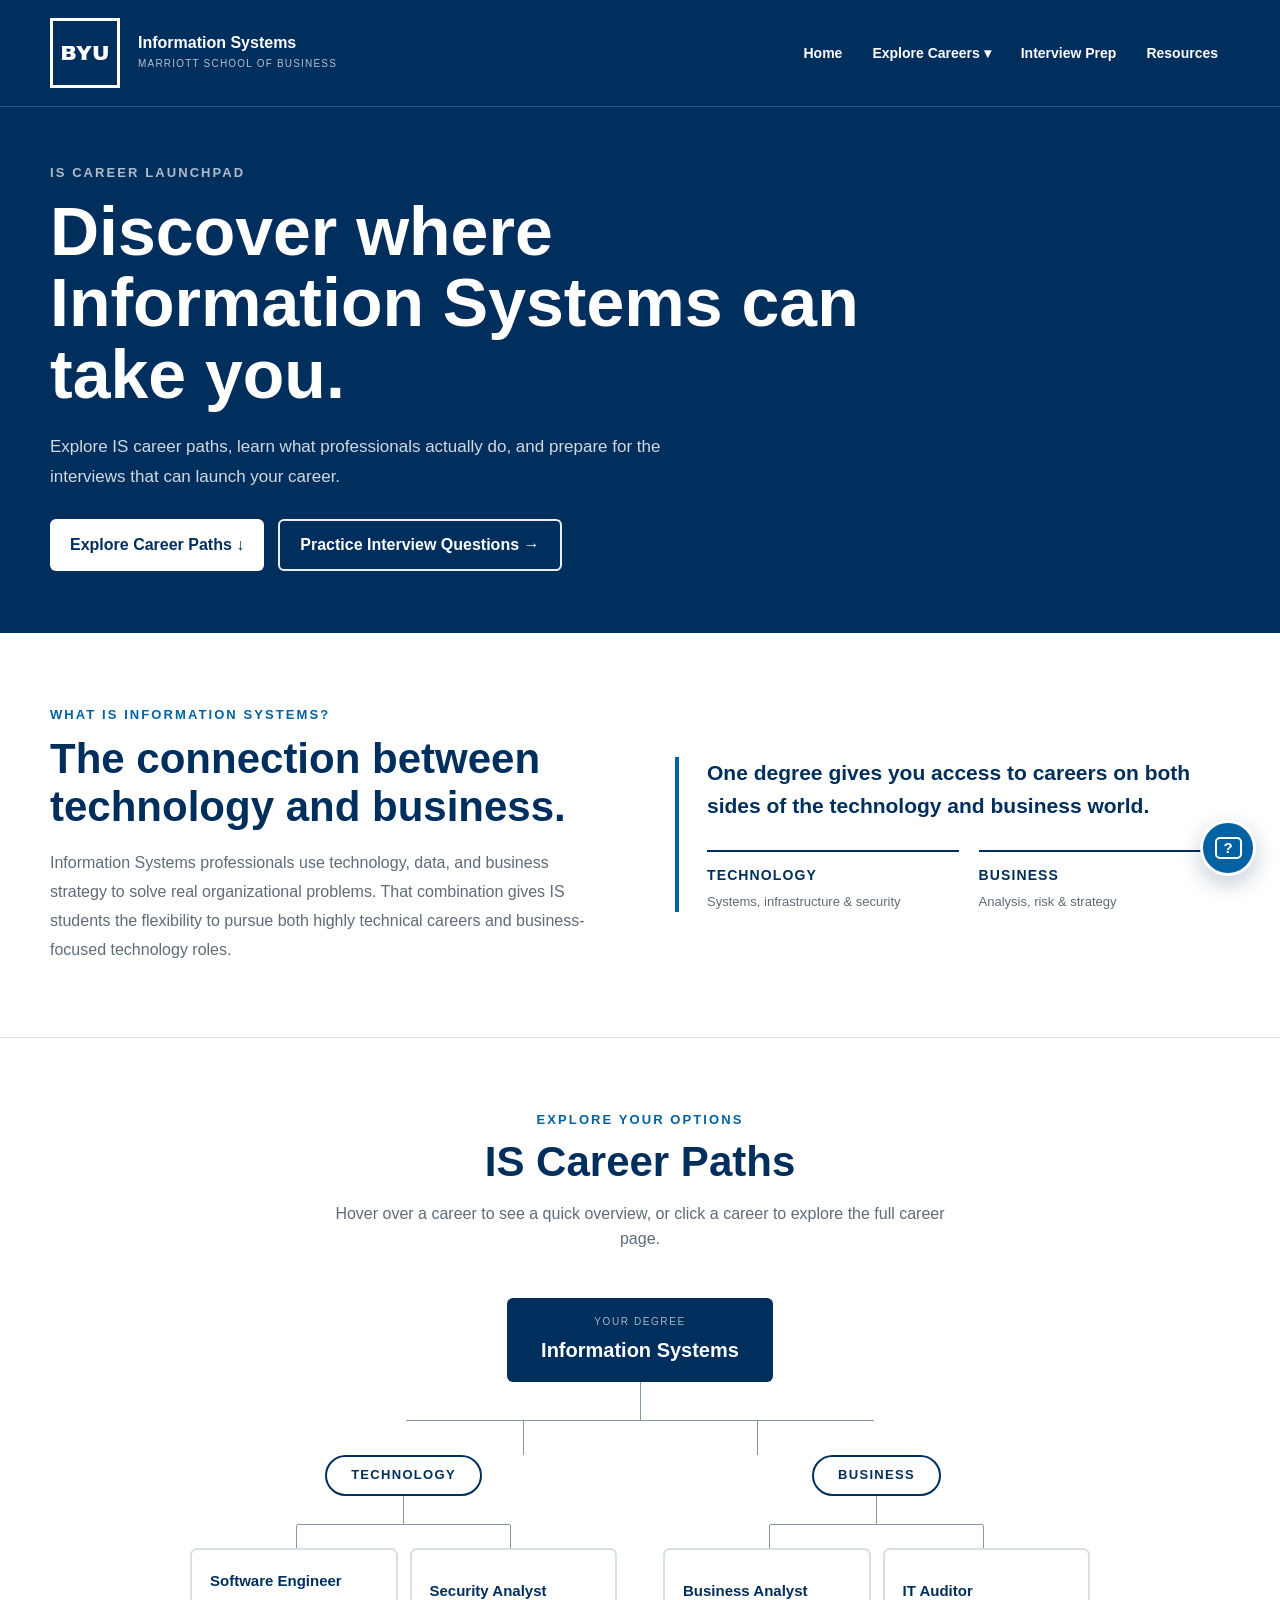
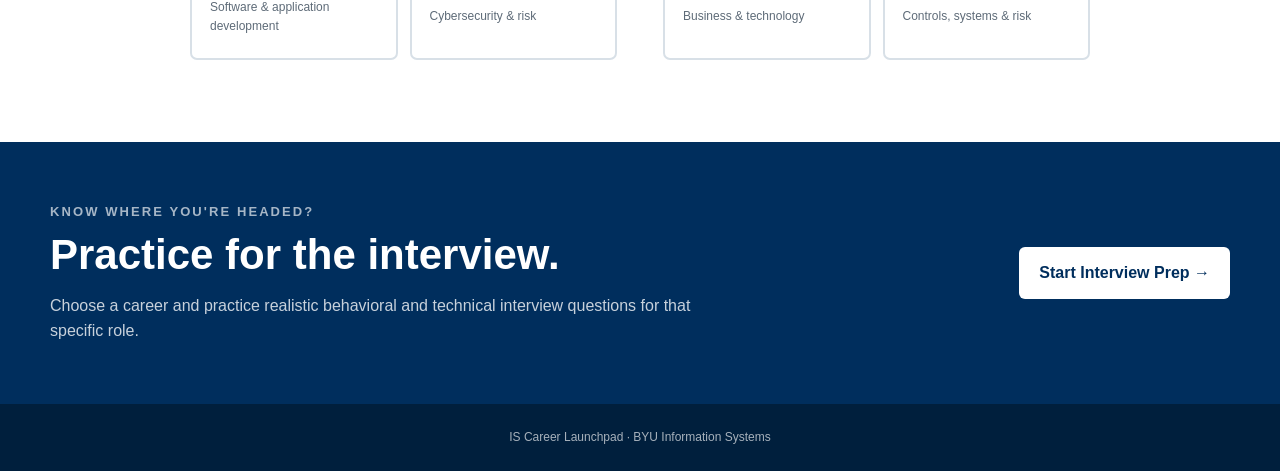
==== commit 79b6f536: "Add career guide chatbot across site" ====
--- a/index.html
+++ b/index.html
@@ -372,5 +372,24 @@
 
   <script src="script.js"></script>
 
+  <div class="chatbot" data-chatbot>
+    <div class="chatbot-panel" data-chatbot-panel hidden>
+      <div class="chatbot-header">
+        <div><span class="chatbot-kicker">IS Career Guide</span><h2>Ask about IS</h2></div>
+        <button class="chatbot-close" type="button" data-chatbot-close aria-label="Close chat">x</button>
+      </div>
+      <div class="chatbot-messages" data-chatbot-messages aria-live="polite"><div class="chatbot-message chatbot-message-bot">Hi! I can help you find IS career paths, recruiting resources, and BYU Information Systems links.</div></div>
+      <div class="chatbot-suggestions" data-chatbot-suggestions>
+        <button type="button" data-chatbot-question="What careers can I explore?">Career paths</button>
+        <button type="button" data-chatbot-question="Where can I find BYU IS?">BYU IS</button>
+        <button type="button" data-chatbot-question="How should I prepare for recruiting?">Recruiting prep</button>
+      </div>
+      <form class="chatbot-form" data-chatbot-form><label class="sr-only" for="chatbotInput">Ask a question</label><input id="chatbotInput" data-chatbot-input type="text" placeholder="Ask a question..." autocomplete="off" /><button type="submit" aria-label="Send question">&#8594;</button></form>
+      <p class="chatbot-note">For official details, follow the links in my answers.</p>
+    </div>
+    <button class="chatbot-launcher" type="button" data-chatbot-open aria-label="Open IS Career Guide chat"><span class="chatbot-launcher-icon" aria-hidden="true">?</span><span class="chatbot-tooltip">Ask the IS Career Guide</span></button>
+  </div>
+  <script src="chatbot.js"></script>
+
 </body>
 </html>
--- a/styles.css
+++ b/styles.css
@@ -535,6 +535,244 @@
       font-size: 12px;
     }
 
+        /* CHATBOT */
+
+        .sr-only {
+          position: absolute;
+          width: 1px;
+          height: 1px;
+          padding: 0;
+          margin: -1px;
+          overflow: hidden;
+          clip: rect(0, 0, 0, 0);
+          white-space: nowrap;
+          border: 0;
+        }
+
+        .chatbot {
+          position: fixed;
+          right: 24px;
+          bottom: 24px;
+          z-index: 1100;
+        }
+
+        .chatbot-panel {
+          position: absolute;
+          right: 0;
+          bottom: 76px;
+          width: min(380px, calc(100vw - 32px));
+          overflow: hidden;
+          border: 1px solid var(--border);
+          border-radius: 8px;
+          background: white;
+          box-shadow: 0 16px 42px rgba(0, 31, 61, 0.22);
+          animation: chatbotRise .2s ease;
+        }
+
+        .chatbot-panel[hidden] {
+          display: none;
+        }
+
+        @keyframes chatbotRise {
+          from { opacity: 0; transform: translateY(10px); }
+          to { opacity: 1; transform: translateY(0); }
+        }
+
+        .chatbot-header {
+          display: flex;
+          align-items: flex-start;
+          justify-content: space-between;
+          padding: 18px 20px;
+          background: var(--navy);
+          color: white;
+        }
+
+        .chatbot-kicker {
+          color: rgba(255,255,255,0.65);
+          font-size: 10px;
+          font-weight: 700;
+          letter-spacing: .14em;
+          text-transform: uppercase;
+        }
+
+        .chatbot-header h2 {
+          margin-top: 3px;
+          color: white;
+          font-size: 22px;
+          line-height: 1.2;
+        }
+
+        .chatbot-close {
+          width: 28px;
+          height: 28px;
+          border: 1px solid rgba(255,255,255,0.35);
+          border-radius: 50%;
+          background: transparent;
+          color: white;
+          font-size: 16px;
+          line-height: 1;
+        }
+
+        .chatbot-messages {
+          display: flex;
+          max-height: 270px;
+          min-height: 116px;
+          flex-direction: column;
+          gap: 10px;
+          overflow-y: auto;
+          padding: 16px;
+          background: var(--soft);
+        }
+
+        .chatbot-message {
+          max-width: 88%;
+          padding: 10px 12px;
+          border-radius: 6px;
+          font-size: 13px;
+          line-height: 1.55;
+        }
+
+        .chatbot-message-bot {
+          align-self: flex-start;
+          border: 1px solid var(--border);
+          background: white;
+          color: var(--text);
+        }
+
+        .chatbot-message-user {
+          align-self: flex-end;
+          background: var(--blue);
+          color: white;
+        }
+
+        .chatbot-message a {
+          color: var(--blue);
+          font-weight: 700;
+          text-decoration: underline;
+        }
+
+        .chatbot-message-user a {
+          color: white;
+        }
+
+        .chatbot-suggestions {
+          display: flex;
+          gap: 6px;
+          overflow-x: auto;
+          padding: 12px 16px 0;
+        }
+
+        .chatbot-suggestions button {
+          flex: 0 0 auto;
+          padding: 7px 9px;
+          border: 1px solid var(--border);
+          border-radius: 4px;
+          background: white;
+          color: var(--navy);
+          font-size: 11px;
+          font-weight: 700;
+        }
+
+        .chatbot-suggestions button:hover {
+          border-color: var(--blue);
+          color: var(--blue);
+        }
+
+        .chatbot-form {
+          display: flex;
+          gap: 8px;
+          padding: 12px 16px 0;
+        }
+
+        .chatbot-form input {
+          min-width: 0;
+          flex: 1;
+          padding: 10px 11px;
+          border: 1px solid var(--border);
+          border-radius: 5px;
+          color: var(--text);
+          font-size: 13px;
+        }
+
+        .chatbot-form input:focus {
+          outline: 2px solid rgba(0, 98, 163, .25);
+          border-color: var(--blue);
+        }
+
+        .chatbot-form button {
+          width: 40px;
+          border: 0;
+          border-radius: 5px;
+          background: var(--navy);
+          color: white;
+          font-size: 20px;
+        }
+
+        .chatbot-note {
+          padding: 8px 16px 14px;
+          color: var(--muted);
+          font-size: 10px;
+        }
+
+        .chatbot-launcher {
+          position: relative;
+          display: flex;
+          width: 56px;
+          height: 56px;
+          align-items: center;
+          justify-content: center;
+          border: 3px solid white;
+          border-radius: 50%;
+          background: var(--blue);
+          color: white;
+          box-shadow: 0 8px 22px rgba(0, 46, 93, .24);
+        }
+
+        .chatbot-launcher-icon {
+          display: block;
+          width: 27px;
+          height: 22px;
+          border: 2px solid white;
+          border-radius: 5px;
+          font-size: 15px;
+          font-weight: 800;
+          line-height: 18px;
+        }
+
+        .chatbot-tooltip {
+          position: absolute;
+          right: 68px;
+          width: max-content;
+          padding: 7px 9px;
+          border-radius: 4px;
+          background: var(--navy);
+          color: white;
+          font-size: 11px;
+          font-weight: 700;
+          opacity: 0;
+          pointer-events: none;
+          transform: translateX(5px);
+          transition: opacity .2s ease, transform .2s ease;
+        }
+
+        .chatbot-launcher:hover .chatbot-tooltip,
+        .chatbot-launcher:focus-visible .chatbot-tooltip {
+          opacity: 1;
+          transform: translateX(0);
+        }
+
+        @media (max-width: 520px) {
+          .chatbot {
+            right: 16px;
+            bottom: 16px;
+          }
+
+          .chatbot-panel {
+            right: -4px;
+            bottom: 70px;
+          }
+        }
+
     @media (max-width: 820px) {
       .nav-inner,
       .cta-inner {
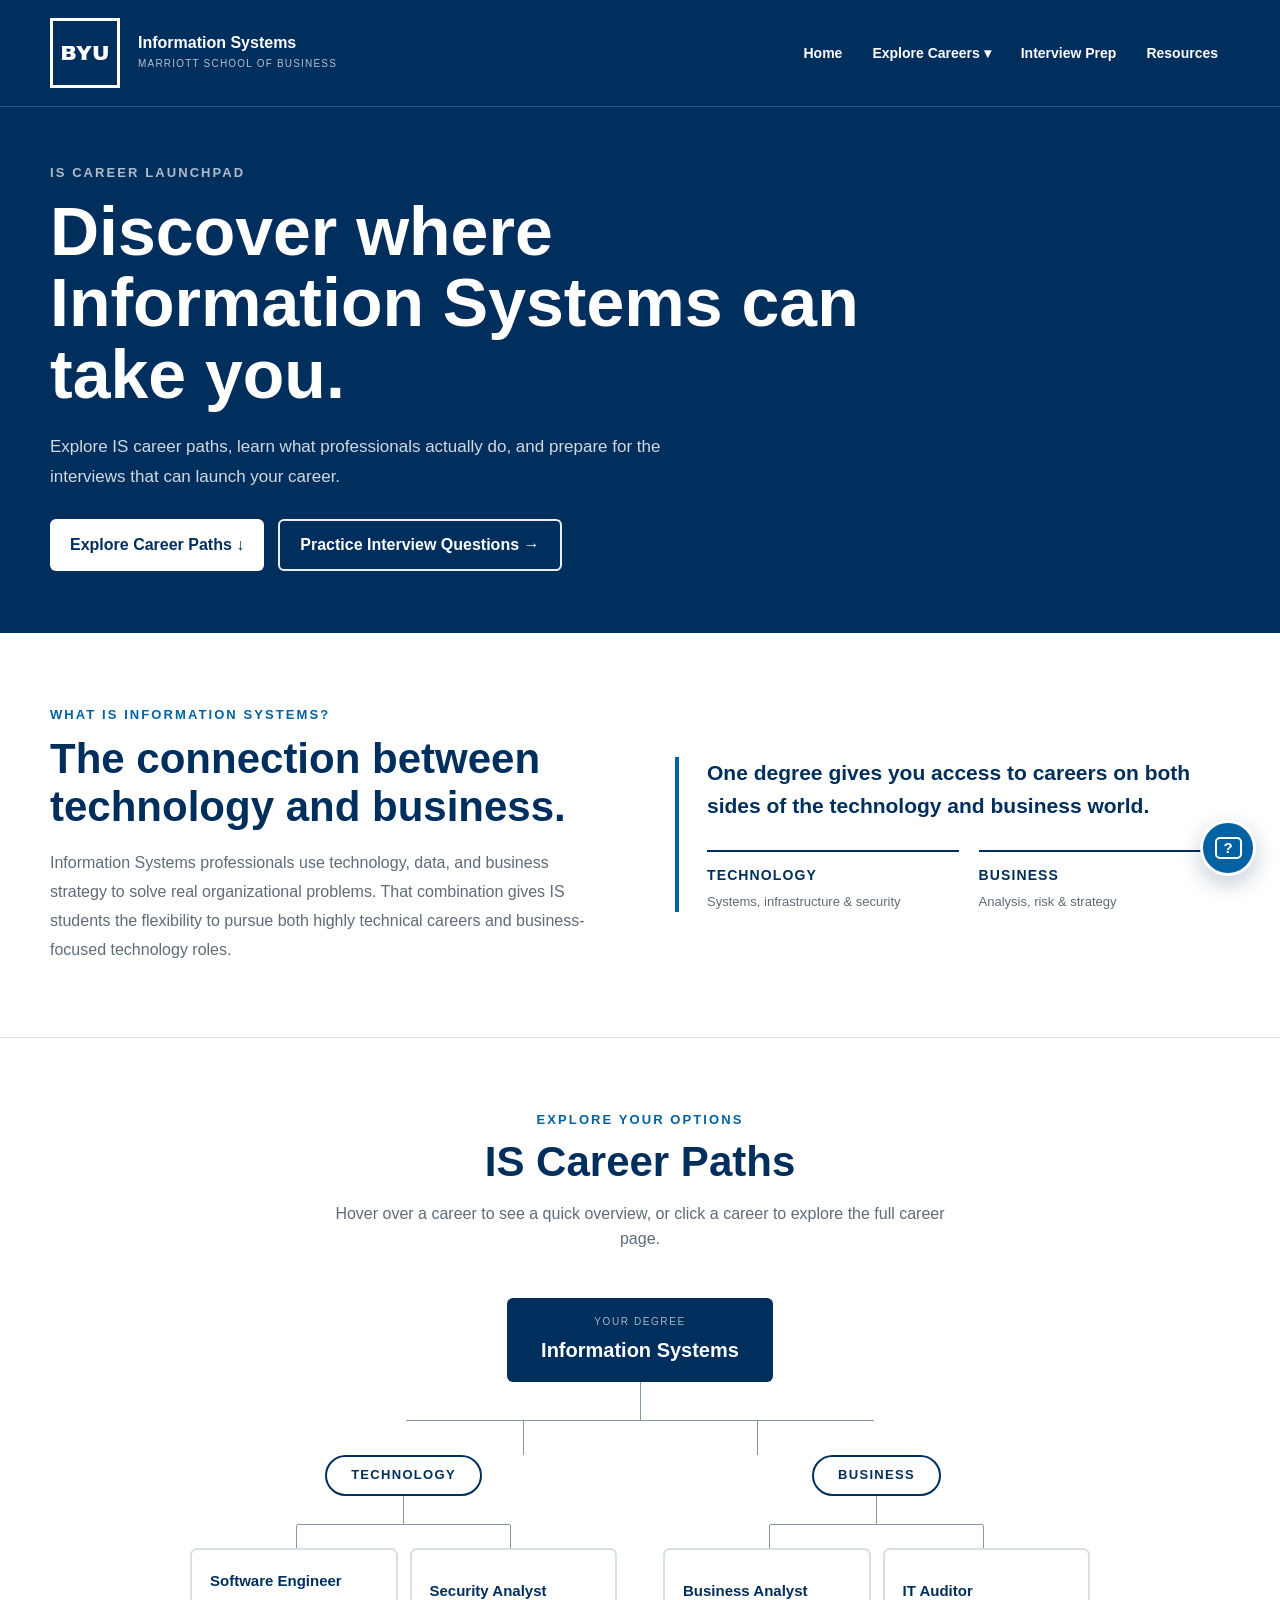
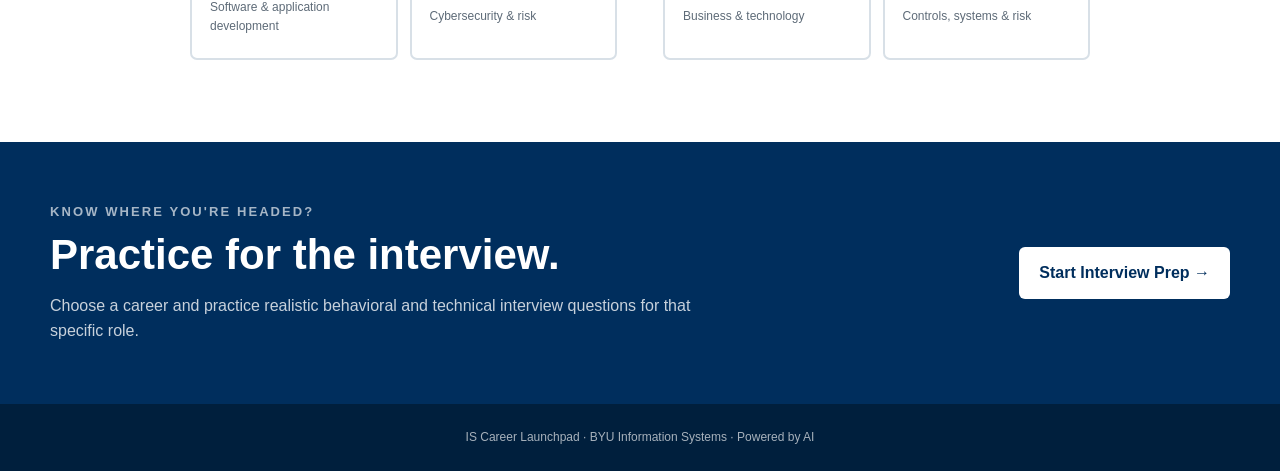
==== commit 8fb21059: "fixedaesthetics" ====
--- a/index.html
+++ b/index.html
@@ -1,6 +1,7 @@
 <!DOCTYPE html>
 <html lang="en">
 <head>
+  <link rel="icon" type="image/png" href="images/medallionblue.png">
   <meta charset="UTF-8" />
   <meta name="viewport" content="width=device-width, initial-scale=1.0" />
   <title>IS Career Launchpad</title>
@@ -365,31 +366,122 @@
 
 
   <!-- FOOTER -->
-  <footer>
-    IS Career Launchpad · BYU Information Systems
-  </footer>
+<footer>
+  IS Career Launchpad · BYU Information Systems · Powered by AI
+</footer>
 
 
   <script src="script.js"></script>
 
   <div class="chatbot" data-chatbot>
-    <div class="chatbot-panel" data-chatbot-panel hidden>
-      <div class="chatbot-header">
-        <div><span class="chatbot-kicker">IS Career Guide</span><h2>Ask about IS</h2></div>
-        <button class="chatbot-close" type="button" data-chatbot-close aria-label="Close chat">x</button>
-      </div>
-      <div class="chatbot-messages" data-chatbot-messages aria-live="polite"><div class="chatbot-message chatbot-message-bot">Hi! I can help you find IS career paths, recruiting resources, and BYU Information Systems links.</div></div>
-      <div class="chatbot-suggestions" data-chatbot-suggestions>
-        <button type="button" data-chatbot-question="What careers can I explore?">Career paths</button>
-        <button type="button" data-chatbot-question="Where can I find BYU IS?">BYU IS</button>
-        <button type="button" data-chatbot-question="How should I prepare for recruiting?">Recruiting prep</button>
-      </div>
-      <form class="chatbot-form" data-chatbot-form><label class="sr-only" for="chatbotInput">Ask a question</label><input id="chatbotInput" data-chatbot-input type="text" placeholder="Ask a question..." autocomplete="off" /><button type="submit" aria-label="Send question">&#8594;</button></form>
-      <p class="chatbot-note">For official details, follow the links in my answers.</p>
+  <div class="chatbot-panel" data-chatbot-panel hidden>
+
+    <div class="chatbot-header">
+      <div>
+        <span class="chatbot-kicker">AI Career Assistant</span>
+        <h2>Ask about IS</h2>
+        <span style="font-size: 11px; opacity: 0.7;">Powered by Gemini</span>
+      </div>
+
+      <button
+        class="chatbot-close"
+        type="button"
+        data-chatbot-close
+        aria-label="Close chat"
+      >
+        x
+      </button>
     </div>
-    <button class="chatbot-launcher" type="button" data-chatbot-open aria-label="Open IS Career Guide chat"><span class="chatbot-launcher-icon" aria-hidden="true">?</span><span class="chatbot-tooltip">Ask the IS Career Guide</span></button>
+
+    <div
+      class="chatbot-messages"
+      data-chatbot-messages
+      aria-live="polite"
+    >
+      <div class="chatbot-message chatbot-message-bot">
+        Hi! I'm an AI career assistant powered by Gemini. I can help you find IS career paths, recruiting resources, and BYU Information Systems links.
+      </div>
+    </div>
+
+    <div
+      class="chatbot-suggestions"
+      data-chatbot-suggestions
+    >
+      <button
+        type="button"
+        data-chatbot-question="What careers can I explore?"
+      >
+        Career paths
+      </button>
+
+      <button
+        type="button"
+        data-chatbot-question="Where can I find BYU IS?"
+      >
+        BYU IS
+      </button>
+
+      <button
+        type="button"
+        data-chatbot-question="How should I prepare for recruiting?"
+      >
+        Recruiting prep
+      </button>
+    </div>
+
+    <form
+      class="chatbot-form"
+      data-chatbot-form
+    >
+      <label
+        class="sr-only"
+        for="chatbotInput"
+      >
+        Ask a question
+      </label>
+
+      <input
+        id="chatbotInput"
+        data-chatbot-input
+        type="text"
+        placeholder="Ask a question..."
+        autocomplete="off"
+      />
+
+      <button
+        type="submit"
+        aria-label="Send question"
+      >
+        &#8594;
+      </button>
+    </form>
+
+    <p class="chatbot-note">
+      AI-generated responses may not always be accurate.
+    </p>
+
   </div>
-  <script src="chatbot.js"></script>
+
+  <button
+    class="chatbot-launcher"
+    type="button"
+    data-chatbot-open
+    aria-label="Open AI Career Assistant chat"
+  >
+    <span
+      class="chatbot-launcher-icon"
+      aria-hidden="true"
+    >
+      ?
+    </span>
+
+    <span class="chatbot-tooltip">
+      Ask the AI Career Assistant
+    </span>
+  </button>
+</div>
+
+<script src="chatbot.js"></script>
 
 </body>
 </html>
--- a/styles.css
+++ b/styles.css
@@ -1374,3 +1374,8 @@
     transition-duration: .01ms !important;
   }
 }
+
+/* Interview career track spacing */
+#careerSelect {
+  margin-top: 32px;
+}
